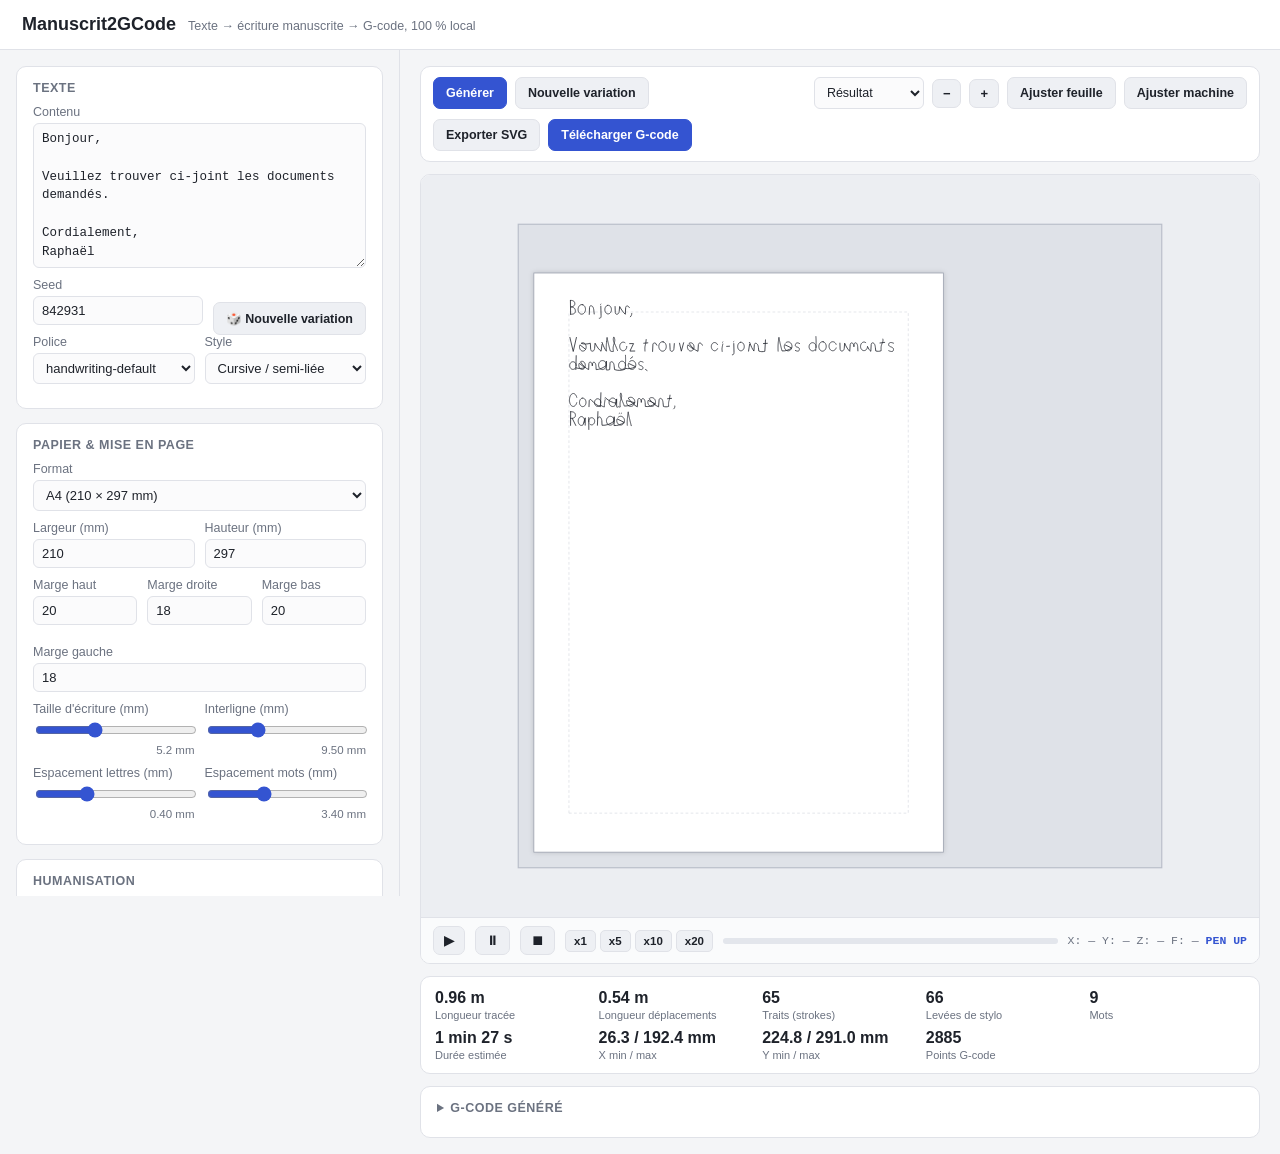
==== index.html @ 8aef93c5 "init" ====
<!DOCTYPE html>
<html lang="fr">
<head>
<meta charset="UTF-8">
<meta name="viewport" content="width=device-width, initial-scale=1.0">
<title>Manuscrit2GCode — Écriture manuscrite pour plotter</title>
<link rel="stylesheet" href="css/reset.css">
<link rel="stylesheet" href="css/app.css">
</head>
<body>

<div class="hw-app">

  <header class="hw-topbar">
    <h1>Manuscrit2GCode</h1>
    <p class="hw-subtitle">Texte → écriture manuscrite → G-code, 100&nbsp;% local</p>
  </header>

  <aside class="hw-sidebar" id="sidebar">

    <section class="hw-panel" open>
      <h2>Texte</h2>
      <label class="hw-field">
        <span>Contenu</span>
        <textarea id="input-text" rows="7" spellcheck="false"></textarea>
      </label>

      <div class="hw-row">
        <label class="hw-field hw-field--grow">
          <span>Seed</span>
          <input type="number" id="input-seed" min="0" step="1">
        </label>
        <button type="button" class="hw-btn" id="btn-new-variation">🎲 Nouvelle variation</button>
      </div>

      <div class="hw-row">
        <label class="hw-field hw-field--grow">
          <span>Police</span>
          <select id="input-font"></select>
        </label>
        <label class="hw-field hw-field--grow">
          <span>Style</span>
          <select id="input-style">
            <option value="cursive">Cursive / semi-liée</option>
            <option value="print">Script (print)</option>
          </select>
        </label>
      </div>
    </section>

    <section class="hw-panel">
      <h2>Papier &amp; mise en page</h2>

      <div class="hw-row">
        <label class="hw-field hw-field--grow">
          <span>Format</span>
          <select id="input-paper-format">
            <option value="A4">A4 (210 × 297 mm)</option>
            <option value="A5">A5 (148 × 210 mm)</option>
            <option value="Letter">Letter (215,9 × 279,4 mm)</option>
            <option value="Custom">Personnalisé</option>
          </select>
        </label>
      </div>
      <div class="hw-row">
        <label class="hw-field">
          <span>Largeur (mm)</span>
          <input type="number" id="input-paper-width" min="10" max="1000" step="1">
        </label>
        <label class="hw-field">
          <span>Hauteur (mm)</span>
          <input type="number" id="input-paper-height" min="10" max="1000" step="1">
        </label>
      </div>

      <div class="hw-row hw-row--4">
        <label class="hw-field"><span>Marge haut</span><input type="number" id="input-margin-top" min="0" step="0.5"></label>
        <label class="hw-field"><span>Marge droite</span><input type="number" id="input-margin-right" min="0" step="0.5"></label>
        <label class="hw-field"><span>Marge bas</span><input type="number" id="input-margin-bottom" min="0" step="0.5"></label>
        <label class="hw-field"><span>Marge gauche</span><input type="number" id="input-margin-left" min="0" step="0.5"></label>
      </div>

      <div class="hw-row">
        <label class="hw-field">
          <span>Taille d'écriture (mm)</span>
          <input type="range" id="input-font-size" min="2.5" max="10" step="0.1">
          <output id="out-font-size"></output>
        </label>
        <label class="hw-field">
          <span>Interligne (mm)</span>
          <input type="range" id="input-line-height" min="5" max="20" step="0.25">
          <output id="out-line-height"></output>
        </label>
      </div>
      <div class="hw-row">
        <label class="hw-field">
          <span>Espacement lettres (mm)</span>
          <input type="range" id="input-letter-spacing" min="-0.5" max="2.5" step="0.05">
          <output id="out-letter-spacing"></output>
        </label>
        <label class="hw-field">
          <span>Espacement mots (mm)</span>
          <input type="range" id="input-word-spacing" min="1" max="8" step="0.1">
          <output id="out-word-spacing"></output>
        </label>
      </div>
    </section>

    <section class="hw-panel">
      <h2>Humanisation</h2>

      <div class="hw-preset-group" id="humanization-level-group">
        <button type="button" class="hw-preset-btn" data-level="regulier">Régulier</button>
        <button type="button" class="hw-preset-btn" data-level="naturel">Naturel</button>
        <button type="button" class="hw-preset-btn" data-level="manuscrit">Manuscrit</button>
        <button type="button" class="hw-preset-btn" data-level="tresHumain">Très humain</button>
      </div>

      <label class="hw-field">
        <span>Personnalité</span>
        <select id="input-personality">
          <option value="soignee">Soignée</option>
          <option value="naturelle">Naturelle</option>
          <option value="rapide">Rapide</option>
          <option value="irreguliere">Irrégulière</option>
        </select>
      </label>

      <details class="hw-advanced">
        <summary>Réglages avancés</summary>

        <div id="humanization-sliders">
          <label class="hw-field hw-slider" data-key="glyphVariation"><span>Variation des glyphes</span><input type="range" min="0" max="1" step="0.01"><output></output></label>
          <label class="hw-field hw-slider" data-key="sizeVariation"><span>Variation de taille</span><input type="range" min="0" max="1" step="0.01"><output></output></label>
          <label class="hw-field hw-slider" data-key="rotationVariation"><span>Variation d'inclinaison (lettre)</span><input type="range" min="0" max="1" step="0.01"><output></output></label>
          <label class="hw-field hw-slider" data-key="baselineDrift"><span>Dérive de ligne de base</span><input type="range" min="0" max="1" step="0.01"><output></output></label>
          <label class="hw-field hw-slider" data-key="slantDrift"><span>Dérive d'inclinaison (globale)</span><input type="range" min="0" max="1" step="0.01"><output></output></label>
          <label class="hw-field hw-slider" data-key="letterSpacingVariation"><span>Variation espacement lettres</span><input type="range" min="0" max="1" step="0.01"><output></output></label>
          <label class="hw-field hw-slider" data-key="wordSpacingVariation"><span>Variation espacement mots</span><input type="range" min="0" max="1" step="0.01"><output></output></label>
          <label class="hw-field hw-slider" data-key="strokeJitterAmplitude"><span>Micro-imperfections (jitter)</span><input type="range" min="0" max="0.18" step="0.005"><output></output></label>
          <label class="hw-field hw-slider" data-key="speedVariation"><span>Variation de vitesse (mot/lettre)</span><input type="range" min="0" max="1" step="0.01"><output></output></label>
          <label class="hw-field hw-slider" data-key="wordStartVariation"><span>Attaque de mot</span><input type="range" min="0" max="1" step="0.01"><output></output></label>
          <label class="hw-field hw-slider" data-key="wordEndLift"><span>Levée en fin de mot</span><input type="range" min="0" max="1" step="0.01"><output></output></label>
          <label class="hw-field hw-slider" data-key="pressureVariation"><span>Variation de pression</span><input type="range" min="0" max="1" step="0.01"><output></output></label>
          <label class="hw-field hw-slider" data-key="connectionProbability"><span>Probabilité de liaison (cursive)</span><input type="range" min="0" max="1" step="0.01"><output></output></label>
        </div>
      </details>
    </section>

    <section class="hw-panel">
      <h2>Machine &amp; stylo</h2>

      <p class="hw-warning">
        ⚠ Ne jamais lancer un homing Z (G28 Z) si le porte-stylo dépasse sous la buse : risque de collision.
      </p>

      <div class="hw-row">
        <label class="hw-field hw-field--grow">
          <span>Profil machine</span>
          <input type="text" id="input-machine-name">
        </label>
      </div>
      <div class="hw-row hw-row--4">
        <label class="hw-field"><span>Plateau largeur (mm)</span><input type="number" id="input-bed-width" min="10" step="1"></label>
        <label class="hw-field"><span>Plateau hauteur (mm)</span><input type="number" id="input-bed-height" min="10" step="1"></label>
        <label class="hw-field"><span>X max utile (mm)</span><input type="number" id="input-max-x" min="10" step="1"></label>
        <label class="hw-field"><span>Y max utile (mm)</span><input type="number" id="input-max-y" min="10" step="1"></label>
      </div>

      <div class="hw-row hw-row--4">
        <label class="hw-field"><span>Z stylo levé</span><input type="number" id="input-pen-up-z" min="0" step="0.1"></label>
        <label class="hw-field"><span>Z stylo posé</span><input type="number" id="input-pen-down-z" min="0" step="0.05"></label>
        <label class="hw-field"><span>Z minimum (sécurité)</span><input type="number" id="input-min-pen-z" min="0" step="0.05"></label>
        <label class="hw-field hw-checkbox"><span>Variation de pression Z</span><input type="checkbox" id="input-pressure-enabled"></label>
      </div>

      <div class="hw-row hw-row--4">
        <label class="hw-field"><span>Vitesse trait (mm/min)</span><input type="number" id="input-base-speed" min="100" step="50"></label>
        <label class="hw-field"><span>Vitesse déplacement (mm/min)</span><input type="number" id="input-travel-speed" min="100" step="50"></label>
        <label class="hw-field"><span>Vitesse Z (mm/min)</span><input type="number" id="input-z-speed" min="50" step="50"></label>
        <label class="hw-field"><span>Ralentissement virages</span><input type="range" id="input-corner-slowdown" min="0" max="1" step="0.05"></label>
      </div>

      <div class="hw-row hw-row--4">
        <label class="hw-field"><span>Feuille X (mm)</span><input type="number" id="input-sheet-x" step="0.5"></label>
        <label class="hw-field"><span>Feuille Y (mm)</span><input type="number" id="input-sheet-y" step="0.5"></label>
        <label class="hw-field"><span>Rotation feuille (°)</span><input type="number" id="input-sheet-rotation" step="0.1"></label>
        <label class="hw-field"><span>Décimales G-code</span><input type="number" id="input-decimal-places" min="1" max="5" step="1"></label>
      </div>

      <details class="hw-advanced">
        <summary>G-code de début / fin (avancé)</summary>
        <label class="hw-field">
          <span>Start G-code</span>
          <textarea id="input-start-gcode" rows="3" spellcheck="false"></textarea>
        </label>
        <label class="hw-field">
          <span>End G-code</span>
          <textarea id="input-end-gcode" rows="2" spellcheck="false"></textarea>
        </label>
      </details>

      <button type="button" class="hw-btn hw-btn--ghost" id="btn-reset-settings">Réinitialiser les paramètres</button>
    </section>

  </aside>

  <main class="hw-main">

    <div class="hw-toolbar">
      <div class="hw-toolbar-group">
        <button type="button" class="hw-btn hw-btn--primary" id="btn-generate">Générer</button>
        <button type="button" class="hw-btn" id="btn-new-variation-2">Nouvelle variation</button>
      </div>

      <div class="hw-toolbar-group">
        <select id="input-view-mode">
          <option value="result">Résultat</option>
          <option value="trajectories">Trajectoires</option>
          <option value="movements">Mouvements</option>
          <option value="debug">Debug</option>
        </select>
        <button type="button" class="hw-btn hw-btn--icon" id="btn-zoom-out" title="Zoom arrière">−</button>
        <button type="button" class="hw-btn hw-btn--icon" id="btn-zoom-in" title="Zoom avant">+</button>
        <button type="button" class="hw-btn" id="btn-fit-page">Ajuster feuille</button>
        <button type="button" class="hw-btn" id="btn-fit-machine">Ajuster machine</button>
      </div>

      <div class="hw-toolbar-group">
        <button type="button" class="hw-btn" id="btn-export-svg">Exporter SVG</button>
        <button type="button" class="hw-btn hw-btn--primary" id="btn-download-gcode">Télécharger G-code</button>
      </div>
    </div>

    <div class="hw-preview-wrap">
      <div class="hw-preview-viewport" id="preview-viewport">
        <svg id="preview-svg" xmlns="http://www.w3.org/2000/svg"></svg>
      </div>

      <div class="hw-sim-bar">
        <button type="button" class="hw-btn hw-btn--icon" id="btn-sim-play" title="Lecture">▶</button>
        <button type="button" class="hw-btn hw-btn--icon" id="btn-sim-pause" title="Pause">⏸</button>
        <button type="button" class="hw-btn hw-btn--icon" id="btn-sim-stop" title="Stop">⏹</button>
        <div class="hw-sim-speeds" id="sim-speed-group">
          <button type="button" class="hw-sim-speed-btn" data-speed="1">x1</button>
          <button type="button" class="hw-sim-speed-btn" data-speed="5">x5</button>
          <button type="button" class="hw-sim-speed-btn" data-speed="10">x10</button>
          <button type="button" class="hw-sim-speed-btn" data-speed="20">x20</button>
        </div>
        <div class="hw-sim-progress">
          <div class="hw-sim-progress-bar" id="sim-progress-bar"></div>
        </div>
        <div class="hw-sim-readout" id="sim-readout">X: — Y: — Z: — F: — <span id="sim-pen-state">PEN UP</span></div>
      </div>
    </div>

    <div class="hw-warnings" id="validation-warnings" hidden></div>

    <div class="hw-stats" id="stats-panel"></div>

    <details class="hw-panel hw-gcode-panel">
      <summary>G-code généré</summary>
      <textarea id="output-gcode" rows="10" readonly spellcheck="false"></textarea>
    </details>

  </main>
</div>

<script src="js/core/seeded-random.js"></script>
<script src="js/core/noise.js"></script>
<script src="js/core/geometry.js"></script>
<script src="js/core/bezier.js"></script>
<script src="js/fonts/font-authoring-kit.js"></script>
<script src="fonts/handwriting-default/font.js"></script>
<script src="js/fonts/font-engine.js"></script>
<script src="js/fonts/glyph-selector.js"></script>
<script src="js/handwriting/text-layout-engine.js"></script>
<script src="js/handwriting/humanizer.js"></script>
<script src="js/handwriting/stroke-processor.js"></script>
<script src="js/handwriting/path-optimizer.js"></script>
<script src="js/plotter/machine-profile.js"></script>
<script src="js/plotter/operations.js"></script>
<script src="js/plotter/gcode-generator.js"></script>
<script src="js/preview/renderer.js"></script>
<script src="js/preview/simulator.js"></script>
<script src="js/ui/presets.js"></script>
<script src="js/ui/storage.js"></script>
<script src="js/ui/controls.js"></script>
<script src="js/app.js"></script>
</body>
</html>
---- css/app.css ----
:root {
    --hw-bg: #f4f5f7;
    --hw-panel-bg: #ffffff;
    --hw-border: #e0e2e8;
    --hw-text: #1e222a;
    --hw-text-muted: #6b7280;
    --hw-accent: #3454d1;
    --hw-accent-hover: #2a44ac;
    --hw-accent-soft: #e8ecfd;
    --hw-warning-bg: #fff4e5;
    --hw-warning-border: #f2c078;
    --hw-warning-text: #7a4a00;
    --hw-danger-bg: #fdecec;
    --hw-danger-border: #e88b8b;
    --hw-danger-text: #8a1f1f;
    --hw-radius: 10px;
    --hw-font: "Segoe UI", "Helvetica Neue", Arial, sans-serif;
}

html, body {
    height: 100%;
    background: var(--hw-bg);
    color: var(--hw-text);
    font-family: var(--hw-font);
    font-size: 14px;
}

.hw-app {
    display: grid;
    grid-template-columns: 400px 1fr;
    grid-template-rows: auto 1fr;
    grid-template-areas:
        "topbar topbar"
        "sidebar main";
    min-height: 100vh;
}

.hw-topbar {
    grid-area: topbar;
    padding: 14px 22px;
    background: var(--hw-panel-bg);
    border-bottom: 1px solid var(--hw-border);
    display: flex;
    align-items: baseline;
    gap: 12px;
}

.hw-topbar h1 {
    font-size: 18px;
    font-weight: 700;
}

.hw-subtitle {
    color: var(--hw-text-muted);
    font-size: 12.5px;
}

.hw-sidebar {
    grid-area: sidebar;
    overflow-y: auto;
    padding: 16px;
    display: flex;
    flex-direction: column;
    gap: 14px;
    border-right: 1px solid var(--hw-border);
    max-height: calc(100vh - 54px);
}

.hw-main {
    grid-area: main;
    padding: 16px 20px;
    display: flex;
    flex-direction: column;
    gap: 12px;
    min-width: 0;
}

.hw-panel {
    background: var(--hw-panel-bg);
    border: 1px solid var(--hw-border);
    border-radius: var(--hw-radius);
    padding: 14px 16px;
}

.hw-panel > h2 {
    font-size: 12.5px;
    text-transform: uppercase;
    letter-spacing: 0.04em;
    color: var(--hw-text-muted);
    margin-bottom: 10px;
    font-weight: 700;
}

.hw-field {
    display: flex;
    flex-direction: column;
    gap: 4px;
    font-size: 12.5px;
    color: var(--hw-text-muted);
    margin-bottom: 10px;
    flex: 1;
    min-width: 0;
}

.hw-field > span {
    display: flex;
    justify-content: space-between;
}

.hw-field input[type="text"],
.hw-field input[type="number"],
.hw-field select,
.hw-field textarea {
    background: #fbfbfc;
    border: 1px solid var(--hw-border);
    border-radius: 6px;
    padding: 6px 8px;
    color: var(--hw-text);
    font-size: 13px;
}

.hw-field textarea {
    resize: vertical;
    font-family: ui-monospace, "Cascadia Code", Consolas, monospace;
    font-size: 12.5px;
    line-height: 1.5;
}

.hw-field input[type="range"] {
    width: 100%;
    accent-color: var(--hw-accent);
}

.hw-field output {
    font-size: 11.5px;
    color: var(--hw-text-muted);
    text-align: right;
}

.hw-checkbox {
    flex-direction: row;
    align-items: center;
    justify-content: space-between;
}

.hw-checkbox input {
    accent-color: var(--hw-accent);
    width: 16px;
    height: 16px;
}

.hw-row {
    display: flex;
    gap: 10px;
    align-items: flex-end;
}

.hw-row--4 {
    flex-wrap: wrap;
}

.hw-row--4 .hw-field {
    min-width: 100px;
}

.hw-field--grow {
    flex: 2;
}

.hw-btn {
    background: #eef0f4;
    border: 1px solid var(--hw-border);
    border-radius: 7px;
    padding: 8px 12px;
    font-size: 12.5px;
    font-weight: 600;
    white-space: nowrap;
    transition: background 0.12s ease;
}

.hw-btn:hover {
    background: #e3e6ec;
}

.hw-btn--primary {
    background: var(--hw-accent);
    color: #fff;
    border-color: var(--hw-accent);
}

.hw-btn--primary:hover {
    background: var(--hw-accent-hover);
}

.hw-btn--ghost {
    background: transparent;
    color: var(--hw-text-muted);
    width: 100%;
    margin-top: 4px;
}

.hw-btn--icon {
    padding: 6px 10px;
    font-size: 13px;
}

.hw-btn:disabled {
    opacity: 0.45;
    cursor: not-allowed;
}

.hw-preset-group {
    display: grid;
    grid-template-columns: repeat(2, 1fr);
    gap: 8px;
    margin-bottom: 10px;
}

.hw-preset-btn {
    background: #fbfbfc;
    border: 1px solid var(--hw-border);
    border-radius: 7px;
    padding: 9px 6px;
    font-size: 12.5px;
    font-weight: 600;
    text-align: center;
}

.hw-preset-btn.active {
    background: var(--hw-accent-soft);
    border-color: var(--hw-accent);
    color: var(--hw-accent);
}

.hw-advanced {
    margin-top: 6px;
    border-top: 1px dashed var(--hw-border);
    padding-top: 8px;
}

.hw-advanced summary {
    cursor: pointer;
    font-size: 12.5px;
    font-weight: 600;
    color: var(--hw-text-muted);
    margin-bottom: 8px;
}

.hw-slider {
    display: grid;
    grid-template-columns: 1fr auto;
    align-items: center;
    column-gap: 8px;
    row-gap: 2px;
}

.hw-slider > span {
    grid-column: 1 / 3;
}

.hw-slider input[type="range"] {
    grid-column: 1;
}

.hw-slider output {
    grid-column: 2;
}

.hw-warning {
    background: var(--hw-warning-bg);
    border: 1px solid var(--hw-warning-border);
    color: var(--hw-warning-text);
    border-radius: 7px;
    padding: 8px 10px;
    font-size: 12px;
    margin-bottom: 10px;
    line-height: 1.4;
}

/* ---- main / preview ---- */

.hw-toolbar {
    display: flex;
    flex-wrap: wrap;
    justify-content: space-between;
    gap: 10px;
    background: var(--hw-panel-bg);
    border: 1px solid var(--hw-border);
    border-radius: var(--hw-radius);
    padding: 10px 12px;
}

.hw-toolbar-group {
    display: flex;
    gap: 8px;
    align-items: center;
}

.hw-toolbar select {
    background: #fbfbfc;
    border: 1px solid var(--hw-border);
    border-radius: 6px;
    padding: 7px 8px;
    font-size: 12.5px;
}

.hw-preview-wrap {
    background: var(--hw-panel-bg);
    border: 1px solid var(--hw-border);
    border-radius: var(--hw-radius);
    overflow: hidden;
    display: flex;
    flex-direction: column;
    flex: 1;
    min-height: 420px;
}

.hw-preview-viewport {
    flex: 1;
    overflow: auto;
    background: #eceef2;
    display: flex;
    align-items: center;
    justify-content: center;
    padding: 20px;
}

#preview-svg {
    width: 100%;
    height: 100%;
    max-height: 78vh;
    background: transparent;
}

.hw-bed { fill: #dfe2e8; stroke: #b9bec9; stroke-width: 0.6; }
.hw-paper { fill: #ffffff; stroke: #9aa0ad; stroke-width: 0.4; filter: drop-shadow(0 0 1.5px rgba(0,0,0,0.15)); }
.hw-margins { fill: none; stroke: #c7cbd6; stroke-width: 0.25; stroke-dasharray: 1.4 1.2; }

.hw-stroke {
    fill: none;
    stroke: #23262f;
    stroke-width: 0.42;
    stroke-linecap: round;
    stroke-linejoin: round;
}

.hw-travel {
    fill: none;
    stroke: #7d93e8;
    stroke-width: 0.2;
    stroke-dasharray: 0.8 0.8;
    opacity: 0.6;
}

.hw-debug-anchor { fill: #d1425b; }
.hw-debug-label { font-size: 2.6px; fill: #d1425b; }

.hw-simulating .hw-stroke {
    stroke: #cfd3dc;
}

.hw-ink {
    fill: none;
    stroke: #1c1f27;
    stroke-width: 0.46;
    stroke-linecap: round;
    stroke-linejoin: round;
}

.hw-pen-marker {
    fill: #e0483f;
    stroke: #ffffff;
    stroke-width: 0.25;
}

.hw-pen-marker.hw-pen-down {
    fill: #3454d1;
}

.hw-sim-bar {
    display: flex;
    align-items: center;
    gap: 10px;
    padding: 8px 12px;
    border-top: 1px solid var(--hw-border);
    background: #fafbfc;
    flex-wrap: wrap;
}

.hw-sim-speeds {
    display: flex;
    gap: 4px;
}

.hw-sim-speed-btn {
    background: #eef0f4;
    border: 1px solid var(--hw-border);
    border-radius: 5px;
    padding: 4px 8px;
    font-size: 11.5px;
    font-weight: 600;
}

.hw-sim-speed-btn.active {
    background: var(--hw-accent);
    color: #fff;
    border-color: var(--hw-accent);
}

.hw-sim-progress {
    flex: 1;
    min-width: 100px;
    height: 6px;
    background: #e3e6ec;
    border-radius: 4px;
    overflow: hidden;
}

.hw-sim-progress-bar {
    height: 100%;
    width: 0%;
    background: var(--hw-accent);
    transition: width 0.05s linear;
}

.hw-sim-readout {
    font-family: ui-monospace, Consolas, monospace;
    font-size: 11.5px;
    color: var(--hw-text-muted);
    white-space: nowrap;
}

#sim-pen-state {
    font-weight: 700;
    color: var(--hw-accent);
}

.hw-warnings {
    background: var(--hw-danger-bg);
    border: 1px solid var(--hw-danger-border);
    color: var(--hw-danger-text);
    border-radius: var(--hw-radius);
    padding: 10px 14px;
    font-size: 12.5px;
    line-height: 1.5;
}

.hw-warnings ul {
    margin-top: 4px;
    padding-left: 18px;
    list-style: disc;
}

.hw-stats {
    display: grid;
    grid-template-columns: repeat(auto-fit, minmax(130px, 1fr));
    gap: 8px;
    background: var(--hw-panel-bg);
    border: 1px solid var(--hw-border);
    border-radius: var(--hw-radius);
    padding: 12px 14px;
}

.hw-stat {
    display: flex;
    flex-direction: column;
    gap: 2px;
}

.hw-stat .hw-stat-value {
    font-size: 16px;
    font-weight: 700;
}

.hw-stat .hw-stat-label {
    font-size: 11px;
    color: var(--hw-text-muted);
}

.hw-gcode-panel textarea {
    width: 100%;
    font-family: ui-monospace, Consolas, monospace;
    font-size: 11.5px;
    background: #14161c;
    color: #d7dae2;
    border: none;
    border-radius: 6px;
    padding: 10px;
    line-height: 1.5;
}

.hw-gcode-panel summary {
    cursor: pointer;
    font-weight: 700;
    font-size: 12.5px;
    text-transform: uppercase;
    letter-spacing: 0.04em;
    color: var(--hw-text-muted);
    margin-bottom: 8px;
}

@media (max-width: 980px) {
    .hw-app {
        grid-template-columns: 1fr;
        grid-template-areas:
            "topbar"
            "sidebar"
            "main";
    }
    .hw-sidebar {
        max-height: none;
        border-right: none;
        border-bottom: 1px solid var(--hw-border);
    }
}
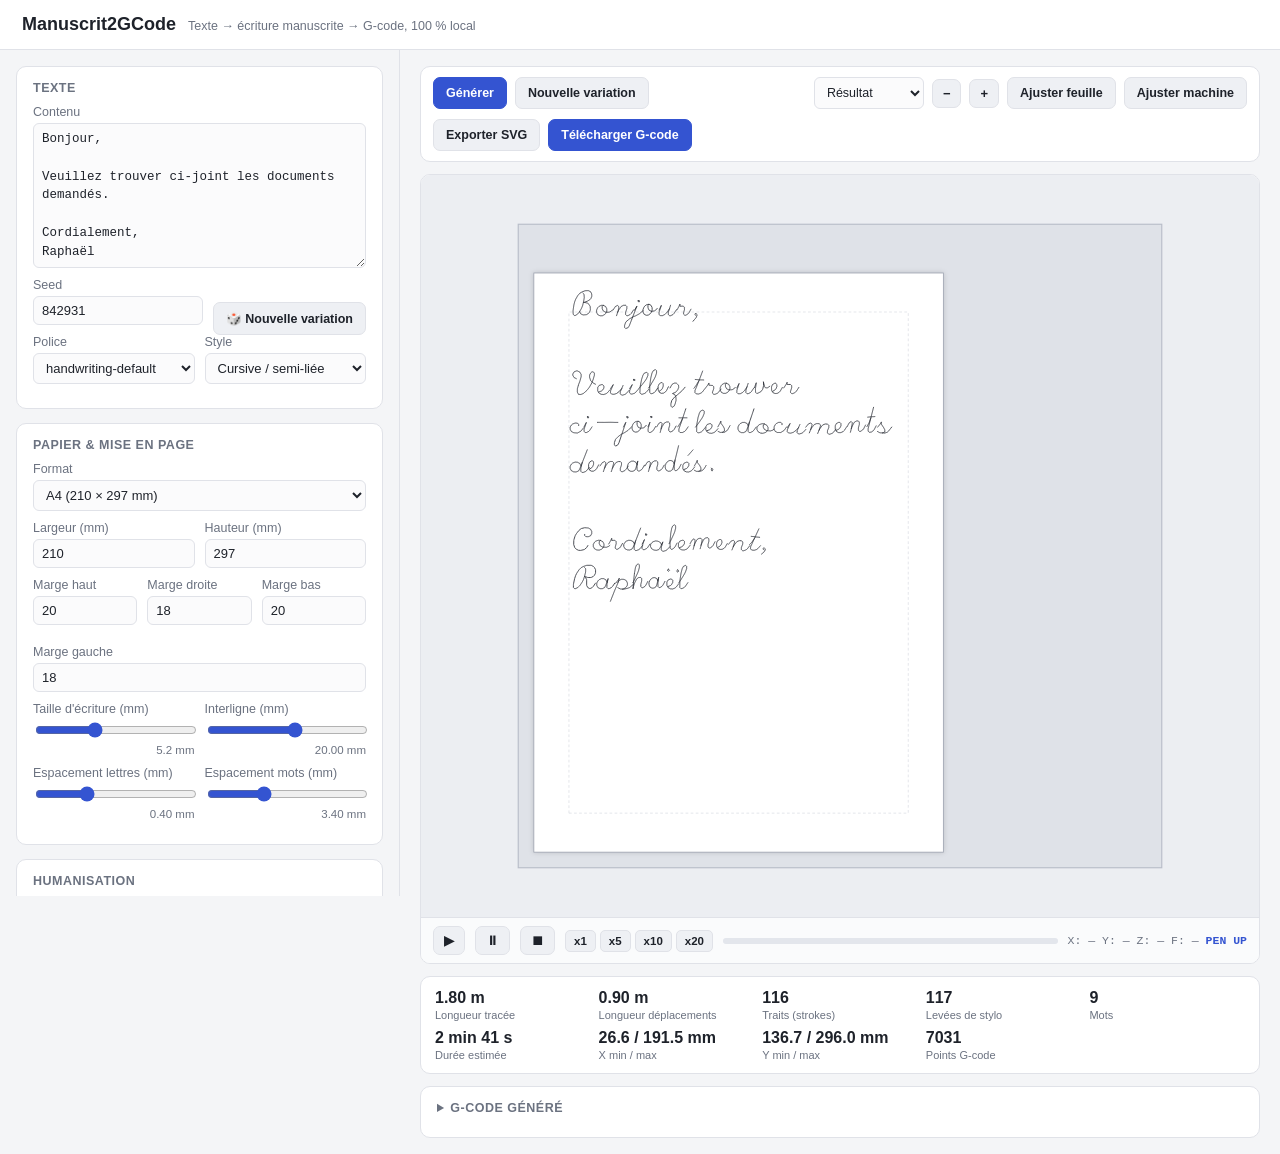
==== commit c727435a: "Replace hand-drawn glyphs with Hershey Script letterforms, fix humanization pipeline The hand-author" ====
--- a/index.html
+++ b/index.html
@@ -88,7 +88,7 @@
         </label>
         <label class="hw-field">
           <span>Interligne (mm)</span>
-          <input type="range" id="input-line-height" min="5" max="20" step="0.25">
+          <input type="range" id="input-line-height" min="5" max="32" step="0.25">
           <output id="out-line-height"></output>
         </label>
       </div>
--- a/css/app.css
+++ b/css/app.css
@@ -330,6 +330,13 @@
     height: 100%;
     max-height: 78vh;
     background: transparent;
+    cursor: grab;
+    touch-action: none;
+    user-select: none;
+}
+
+#preview-svg.hw-panning {
+    cursor: grabbing;
 }
 
 .hw-bed { fill: #dfe2e8; stroke: #b9bec9; stroke-width: 0.6; }
